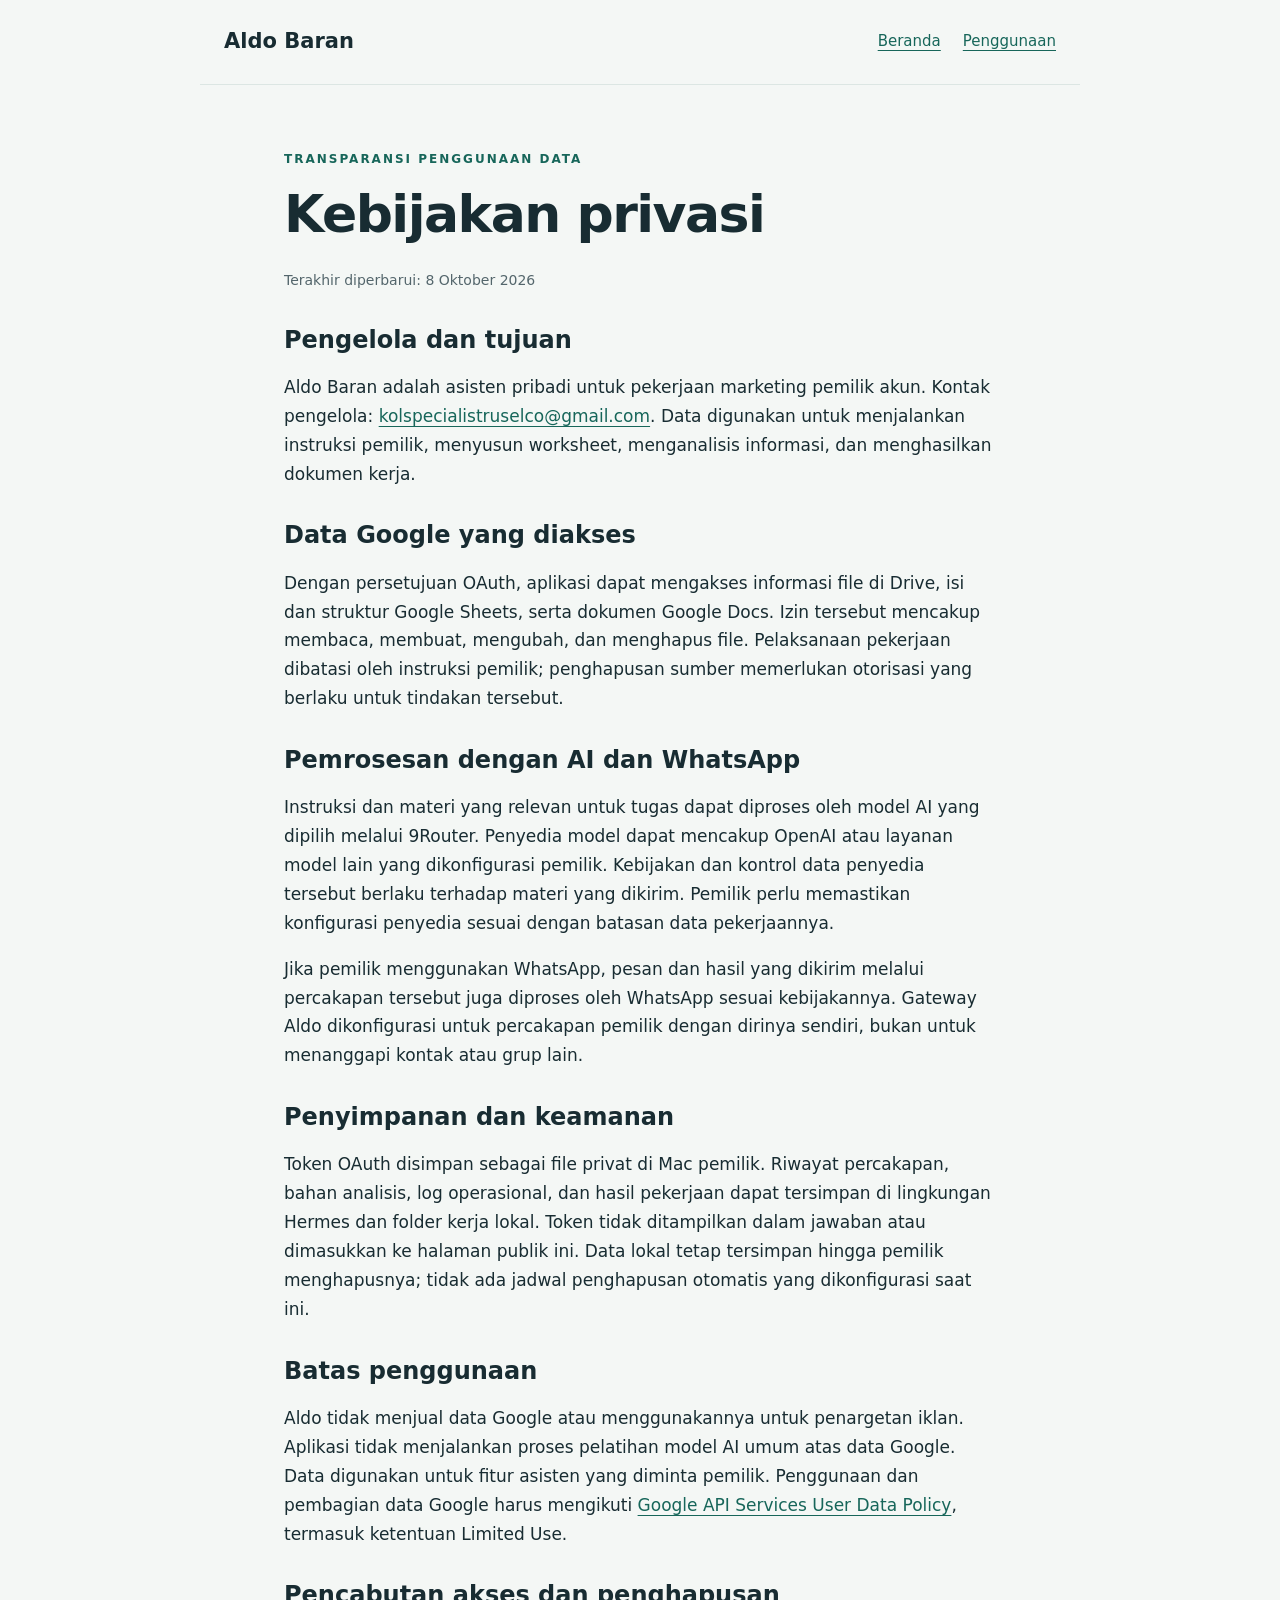
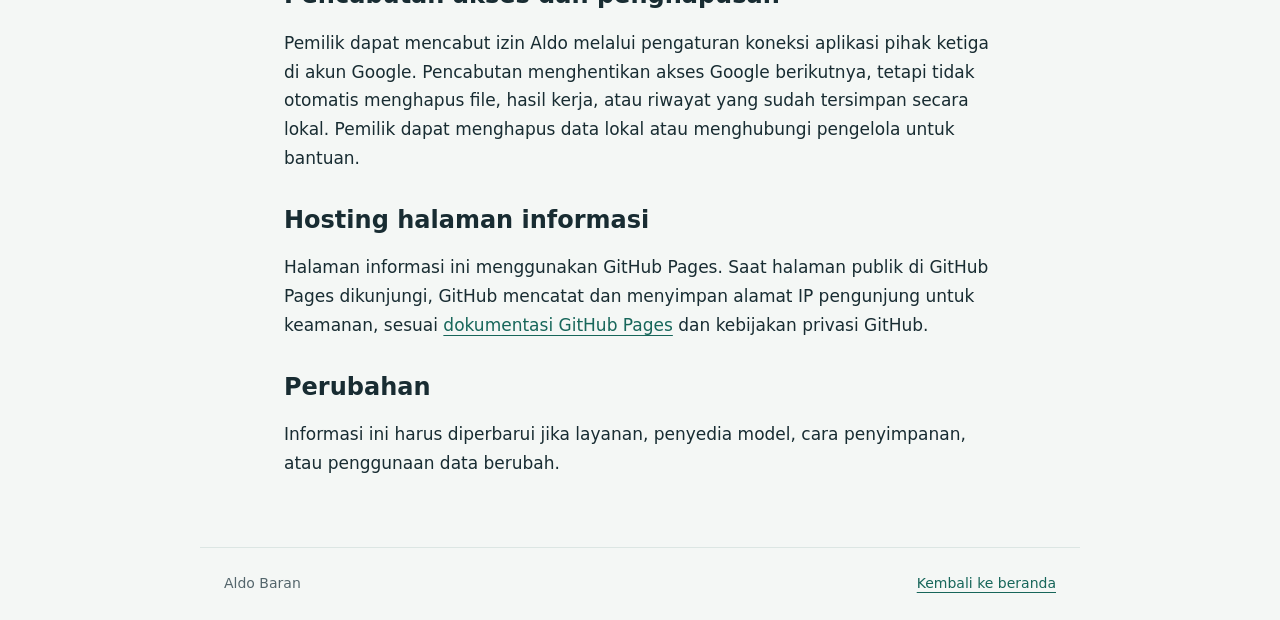
==== privacy.html @ 08b11128 "Publish Aldo Baran information, privacy policy and terms" ====
<!doctype html>
<html lang="id"><head><meta charset="utf-8"><meta name="viewport" content="width=device-width,initial-scale=1"><title>Kebijakan Privasi — Aldo Baran</title><link rel="stylesheet" href="style.css"></head><body>
<header><a href="index.html">Aldo Baran</a><nav aria-label="Navigasi utama"><a href="index.html">Beranda</a><a href="terms.html">Penggunaan</a></nav></header><main class="body-copy"><p class="eyebrow">Transparansi penggunaan data</p><h1>Kebijakan privasi</h1><p class="subtle">Terakhir diperbarui: 8 Oktober 2026</p>
<h2>Pengelola dan tujuan</h2><p>Aldo Baran adalah asisten pribadi untuk pekerjaan marketing pemilik akun. Kontak pengelola: <a href="mailto:kolspecialistruselco@gmail.com">kolspecialistruselco@gmail.com</a>. Data digunakan untuk menjalankan instruksi pemilik, menyusun worksheet, menganalisis informasi, dan menghasilkan dokumen kerja.</p>
<h2>Data Google yang diakses</h2><p>Dengan persetujuan OAuth, aplikasi dapat mengakses informasi file di Drive, isi dan struktur Google Sheets, serta dokumen Google Docs. Izin tersebut mencakup membaca, membuat, mengubah, dan menghapus file. Pelaksanaan pekerjaan dibatasi oleh instruksi pemilik; penghapusan sumber memerlukan otorisasi yang berlaku untuk tindakan tersebut.</p>
<h2>Pemrosesan dengan AI dan WhatsApp</h2><p>Instruksi dan materi yang relevan untuk tugas dapat diproses oleh model AI yang dipilih melalui 9Router. Penyedia model dapat mencakup OpenAI atau layanan model lain yang dikonfigurasi pemilik. Kebijakan dan kontrol data penyedia tersebut berlaku terhadap materi yang dikirim. Pemilik perlu memastikan konfigurasi penyedia sesuai dengan batasan data pekerjaannya.</p><p>Jika pemilik menggunakan WhatsApp, pesan dan hasil yang dikirim melalui percakapan tersebut juga diproses oleh WhatsApp sesuai kebijakannya. Gateway Aldo dikonfigurasi untuk percakapan pemilik dengan dirinya sendiri, bukan untuk menanggapi kontak atau grup lain.</p>
<h2>Penyimpanan dan keamanan</h2><p>Token OAuth disimpan sebagai file privat di Mac pemilik. Riwayat percakapan, bahan analisis, log operasional, dan hasil pekerjaan dapat tersimpan di lingkungan Hermes dan folder kerja lokal. Token tidak ditampilkan dalam jawaban atau dimasukkan ke halaman publik ini. Data lokal tetap tersimpan hingga pemilik menghapusnya; tidak ada jadwal penghapusan otomatis yang dikonfigurasi saat ini.</p>
<h2>Batas penggunaan</h2><p>Aldo tidak menjual data Google atau menggunakannya untuk penargetan iklan. Aplikasi tidak menjalankan proses pelatihan model AI umum atas data Google. Data digunakan untuk fitur asisten yang diminta pemilik. Penggunaan dan pembagian data Google harus mengikuti <a href="https://developers.google.com/terms/api-services-user-data-policy">Google API Services User Data Policy</a>, termasuk ketentuan Limited Use.</p>
<h2>Pencabutan akses dan penghapusan</h2><p>Pemilik dapat mencabut izin Aldo melalui pengaturan koneksi aplikasi pihak ketiga di akun Google. Pencabutan menghentikan akses Google berikutnya, tetapi tidak otomatis menghapus file, hasil kerja, atau riwayat yang sudah tersimpan secara lokal. Pemilik dapat menghapus data lokal atau menghubungi pengelola untuk bantuan.</p>
<h2>Hosting halaman informasi</h2><p>Halaman informasi ini menggunakan GitHub Pages. Saat halaman publik di GitHub Pages dikunjungi, GitHub mencatat dan menyimpan alamat IP pengunjung untuk keamanan, sesuai <a href="https://docs.github.com/en/pages/getting-started-with-github-pages/what-is-github-pages">dokumentasi GitHub Pages</a> dan kebijakan privasi GitHub.</p><h2>Perubahan</h2><p>Informasi ini harus diperbarui jika layanan, penyedia model, cara penyimpanan, atau penggunaan data berubah.</p></main><footer><span>Aldo Baran</span><a href="index.html">Kembali ke beranda</a></footer></body></html>
---- style.css ----
:root{color-scheme:light;--ink:#182c32;--muted:#54666c;--accent:#17665a;--line:#dce6e3;--paper:#fff;--bg:#f4f7f5}
*{box-sizing:border-box}body{margin:0;background:var(--bg);color:var(--ink);font:17px/1.7 system-ui,-apple-system,BlinkMacSystemFont,"Segoe UI",sans-serif}a{color:var(--accent);text-underline-offset:4px}header,main,footer{max-width:880px;margin:auto;padding:24px}header{display:flex;align-items:center;justify-content:space-between;gap:20px;border-bottom:1px solid var(--line)}header>a{font-size:21px;font-weight:700;text-decoration:none;color:var(--ink)}nav{display:flex;gap:22px;flex-wrap:wrap}nav a{font-size:15px}main{padding-top:52px;padding-bottom:52px}h1{font-size:clamp(34px,6vw,52px);letter-spacing:-1.5px;line-height:1.15;margin:16px 0 24px}h2{font-size:24px;line-height:1.3;margin:32px 0 12px}.eyebrow{text-transform:uppercase;letter-spacing:2px;font-size:12px;font-weight:700;color:var(--accent)}.intro{font-size:21px;line-height:1.6;color:var(--muted);max-width:680px}.cards{display:grid;grid-template-columns:repeat(3,1fr);gap:18px;margin:32px 0}.card,.notice{background:var(--paper);border:1px solid var(--line);border-radius:16px;padding:24px}.card h2{font-size:20px;margin:0 0 12px}.card p{margin:0;color:var(--muted)}.notice{border-left:4px solid var(--accent);margin:28px 0}.notice p{margin:0}.body-copy{max-width:760px}.body-copy li{margin-bottom:10px}.subtle,footer{color:var(--muted);font-size:14px}footer{border-top:1px solid var(--line);display:flex;justify-content:space-between;gap:20px;flex-wrap:wrap}@media(max-width:650px){header{align-items:flex-start;flex-direction:column}.cards{grid-template-columns:1fr}main{padding-top:32px}}
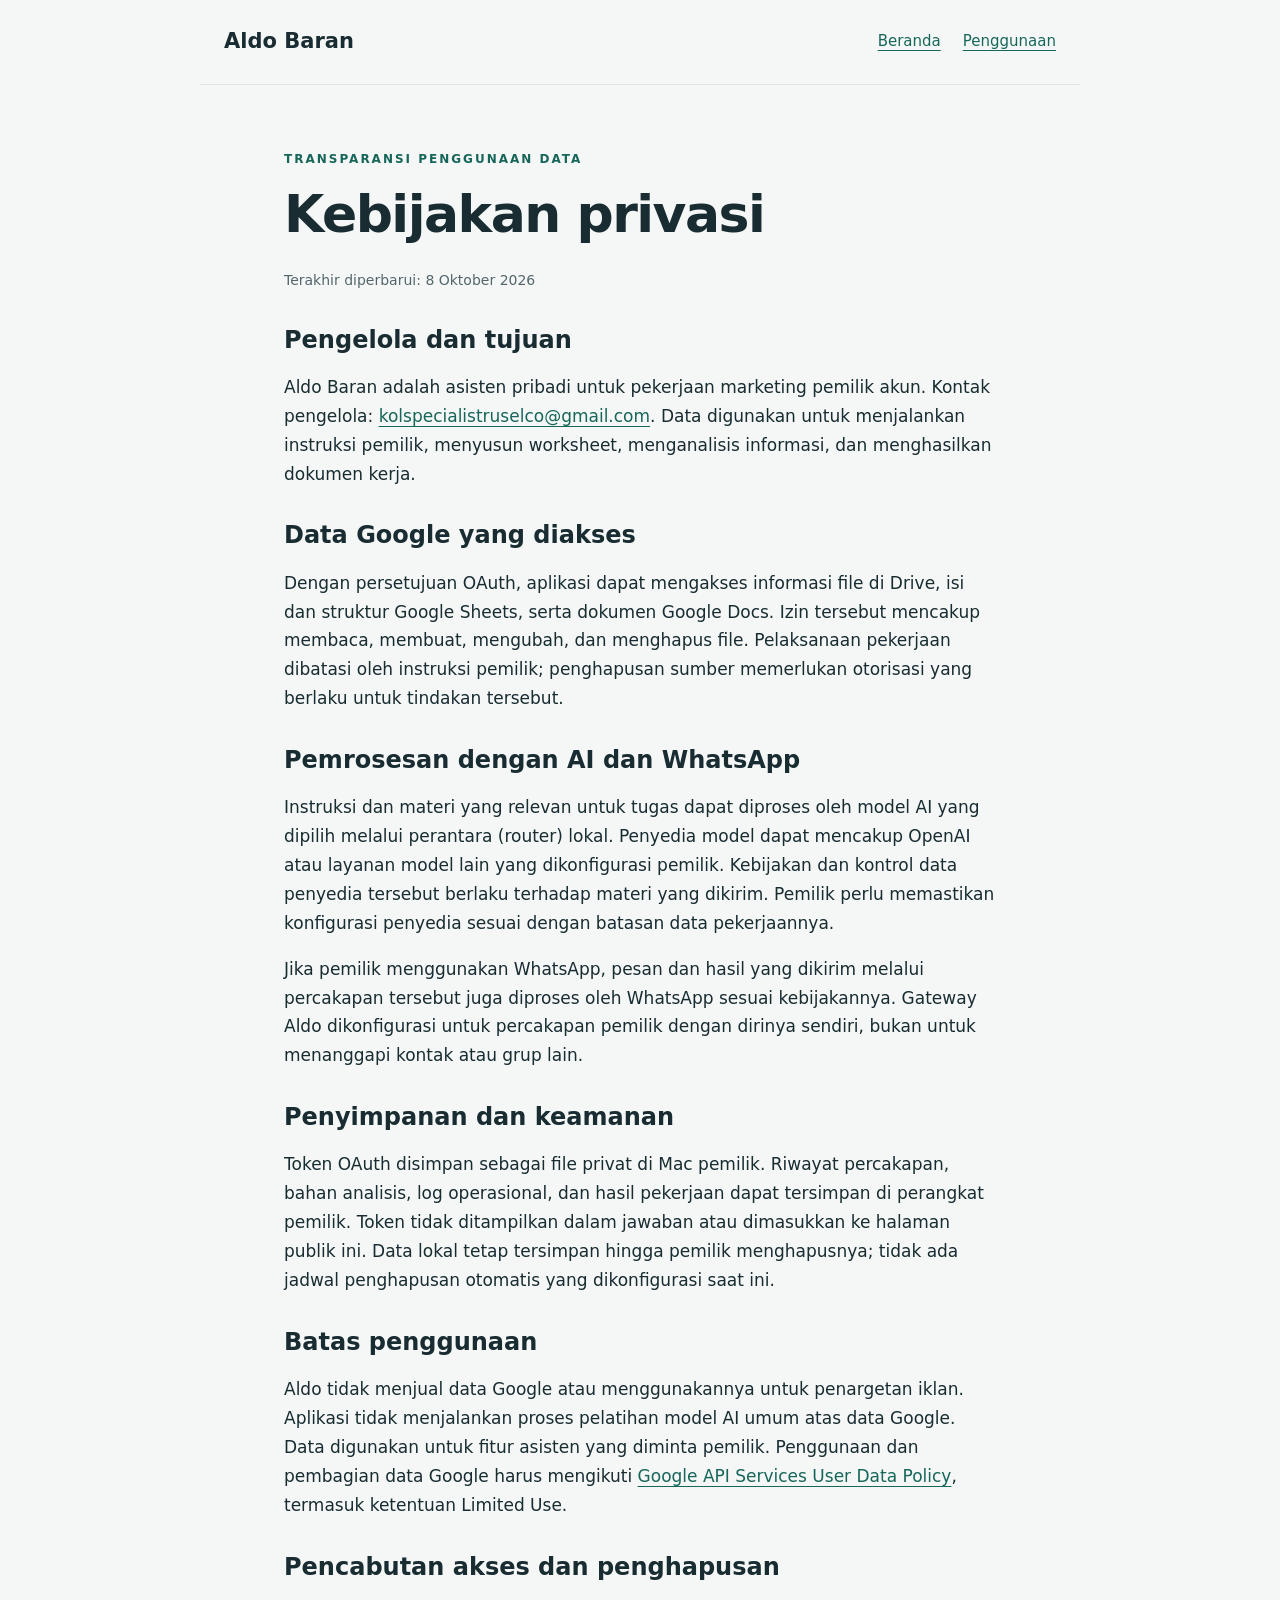
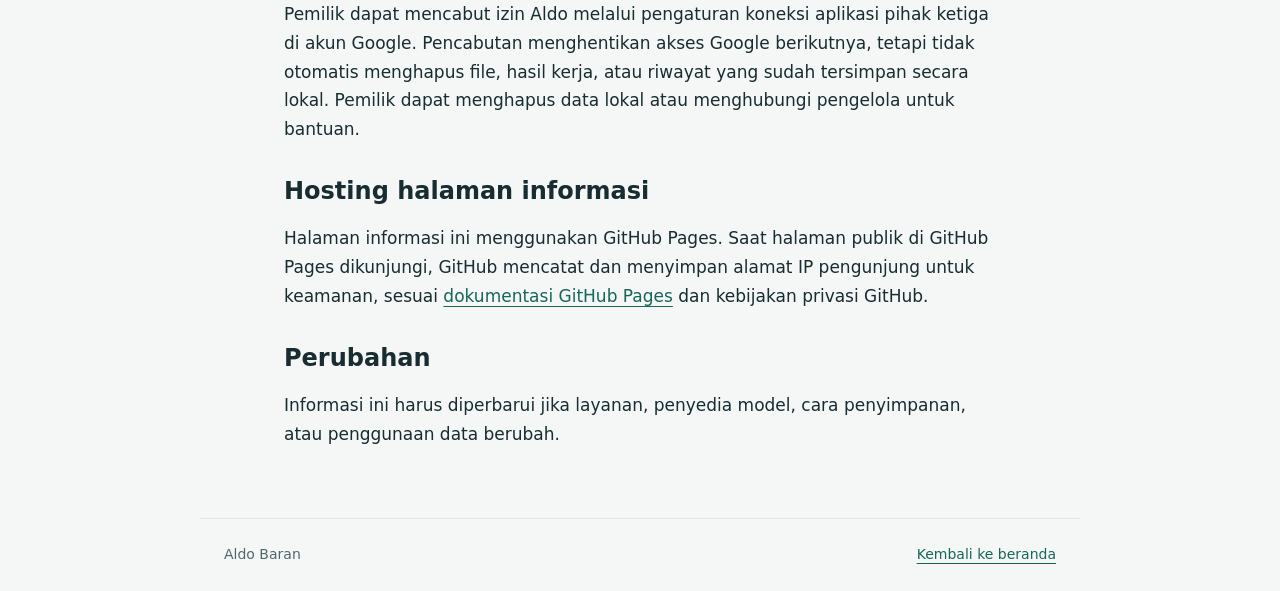
==== commit 7c3e35bb: "Simplify privacy policy wording (remove internal tool names)" ====
--- a/privacy.html
+++ b/privacy.html
@@ -3,8 +3,8 @@
 <header><a href="index.html">Aldo Baran</a><nav aria-label="Navigasi utama"><a href="index.html">Beranda</a><a href="terms.html">Penggunaan</a></nav></header><main class="body-copy"><p class="eyebrow">Transparansi penggunaan data</p><h1>Kebijakan privasi</h1><p class="subtle">Terakhir diperbarui: 8 Oktober 2026</p>
 <h2>Pengelola dan tujuan</h2><p>Aldo Baran adalah asisten pribadi untuk pekerjaan marketing pemilik akun. Kontak pengelola: <a href="mailto:kolspecialistruselco@gmail.com">kolspecialistruselco@gmail.com</a>. Data digunakan untuk menjalankan instruksi pemilik, menyusun worksheet, menganalisis informasi, dan menghasilkan dokumen kerja.</p>
 <h2>Data Google yang diakses</h2><p>Dengan persetujuan OAuth, aplikasi dapat mengakses informasi file di Drive, isi dan struktur Google Sheets, serta dokumen Google Docs. Izin tersebut mencakup membaca, membuat, mengubah, dan menghapus file. Pelaksanaan pekerjaan dibatasi oleh instruksi pemilik; penghapusan sumber memerlukan otorisasi yang berlaku untuk tindakan tersebut.</p>
-<h2>Pemrosesan dengan AI dan WhatsApp</h2><p>Instruksi dan materi yang relevan untuk tugas dapat diproses oleh model AI yang dipilih melalui 9Router. Penyedia model dapat mencakup OpenAI atau layanan model lain yang dikonfigurasi pemilik. Kebijakan dan kontrol data penyedia tersebut berlaku terhadap materi yang dikirim. Pemilik perlu memastikan konfigurasi penyedia sesuai dengan batasan data pekerjaannya.</p><p>Jika pemilik menggunakan WhatsApp, pesan dan hasil yang dikirim melalui percakapan tersebut juga diproses oleh WhatsApp sesuai kebijakannya. Gateway Aldo dikonfigurasi untuk percakapan pemilik dengan dirinya sendiri, bukan untuk menanggapi kontak atau grup lain.</p>
-<h2>Penyimpanan dan keamanan</h2><p>Token OAuth disimpan sebagai file privat di Mac pemilik. Riwayat percakapan, bahan analisis, log operasional, dan hasil pekerjaan dapat tersimpan di lingkungan Hermes dan folder kerja lokal. Token tidak ditampilkan dalam jawaban atau dimasukkan ke halaman publik ini. Data lokal tetap tersimpan hingga pemilik menghapusnya; tidak ada jadwal penghapusan otomatis yang dikonfigurasi saat ini.</p>
+<h2>Pemrosesan dengan AI dan WhatsApp</h2><p>Instruksi dan materi yang relevan untuk tugas dapat diproses oleh model AI yang dipilih melalui perantara (router) lokal. Penyedia model dapat mencakup OpenAI atau layanan model lain yang dikonfigurasi pemilik. Kebijakan dan kontrol data penyedia tersebut berlaku terhadap materi yang dikirim. Pemilik perlu memastikan konfigurasi penyedia sesuai dengan batasan data pekerjaannya.</p><p>Jika pemilik menggunakan WhatsApp, pesan dan hasil yang dikirim melalui percakapan tersebut juga diproses oleh WhatsApp sesuai kebijakannya. Gateway Aldo dikonfigurasi untuk percakapan pemilik dengan dirinya sendiri, bukan untuk menanggapi kontak atau grup lain.</p>
+<h2>Penyimpanan dan keamanan</h2><p>Token OAuth disimpan sebagai file privat di Mac pemilik. Riwayat percakapan, bahan analisis, log operasional, dan hasil pekerjaan dapat tersimpan di perangkat pemilik. Token tidak ditampilkan dalam jawaban atau dimasukkan ke halaman publik ini. Data lokal tetap tersimpan hingga pemilik menghapusnya; tidak ada jadwal penghapusan otomatis yang dikonfigurasi saat ini.</p>
 <h2>Batas penggunaan</h2><p>Aldo tidak menjual data Google atau menggunakannya untuk penargetan iklan. Aplikasi tidak menjalankan proses pelatihan model AI umum atas data Google. Data digunakan untuk fitur asisten yang diminta pemilik. Penggunaan dan pembagian data Google harus mengikuti <a href="https://developers.google.com/terms/api-services-user-data-policy">Google API Services User Data Policy</a>, termasuk ketentuan Limited Use.</p>
 <h2>Pencabutan akses dan penghapusan</h2><p>Pemilik dapat mencabut izin Aldo melalui pengaturan koneksi aplikasi pihak ketiga di akun Google. Pencabutan menghentikan akses Google berikutnya, tetapi tidak otomatis menghapus file, hasil kerja, atau riwayat yang sudah tersimpan secara lokal. Pemilik dapat menghapus data lokal atau menghubungi pengelola untuk bantuan.</p>
 <h2>Hosting halaman informasi</h2><p>Halaman informasi ini menggunakan GitHub Pages. Saat halaman publik di GitHub Pages dikunjungi, GitHub mencatat dan menyimpan alamat IP pengunjung untuk keamanan, sesuai <a href="https://docs.github.com/en/pages/getting-started-with-github-pages/what-is-github-pages">dokumentasi GitHub Pages</a> dan kebijakan privasi GitHub.</p><h2>Perubahan</h2><p>Informasi ini harus diperbarui jika layanan, penyedia model, cara penyimpanan, atau penggunaan data berubah.</p></main><footer><span>Aldo Baran</span><a href="index.html">Kembali ke beranda</a></footer></body></html>
